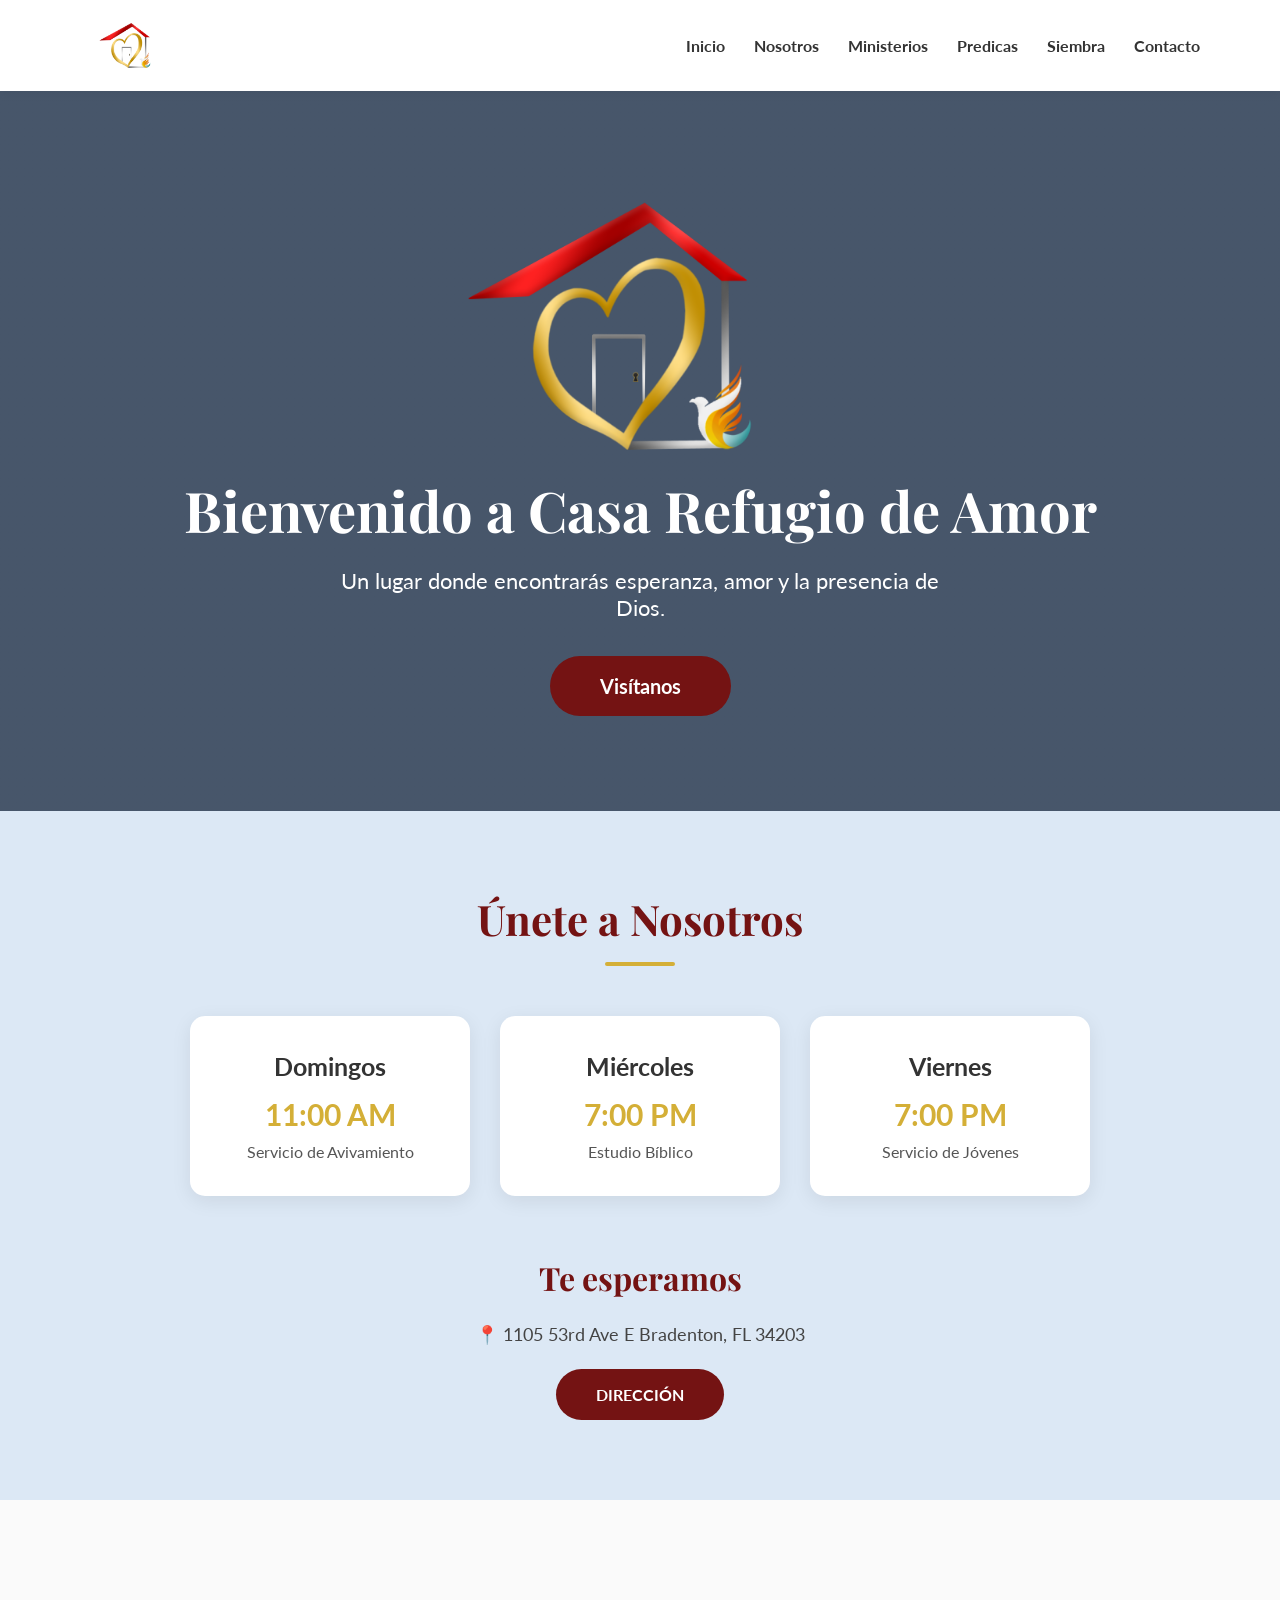
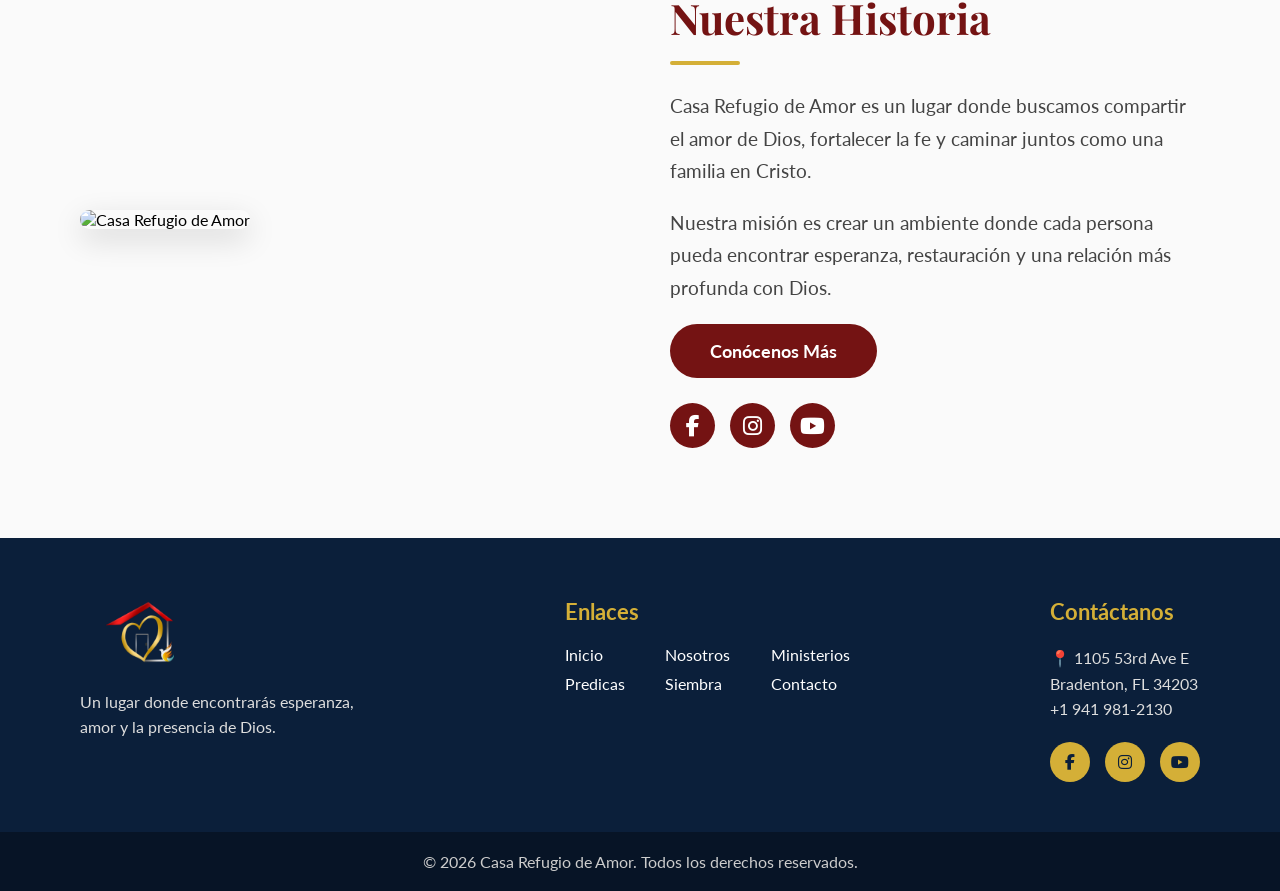
==== index.html @ c57809f6 "Initial church website" ====
<!DOCTYPE html>
<html lang="es">

<head>

<meta charset="UTF-8">
<meta name="viewport" content="width=device-width, initial-scale=1.0">

<title>Casa Refugio de Amor</title>

<link rel="preconnect" href="https://fonts.googleapis.com">
<link rel="preconnect" href="https://fonts.gstatic.com" crossorigin>

<link href="https://fonts.googleapis.com/css2?family=Lato:wght@300;400;700;900&family=Montserrat:wght@800;900&family=Playfair+Display:wght@400;600;700&display=swap" rel="stylesheet">
<link rel="stylesheet" href="style.css">

<link rel="stylesheet" href="https://cdnjs.cloudflare.com/ajax/libs/font-awesome/6.5.2/css/all.min.css">

</head>

<body>

    <header>
        <img src="logo.png" alt="Casa Refugio de Amor" class="logo">

        <nav>
            <a href="#">Inicio</a>
            <a href="nosotros.html">Nosotros</a>
            <a href="ministerios.html">Ministerios</a>
            <a href="predicas.html">Predicas</a>
            <a href="siembra.html">Siembra</a>
            <a href="contacto.html">Contacto</a>
        </nav>
    </header>

    <section class="hero">

        <img src="logo.png" class="hero-logo">

        <h1>Bienvenido a Casa Refugio de Amor</h1>

        <p>
            Un lugar donde encontrarás esperanza,
            amor y la presencia de Dios.
        </p>

        <a href="#services" class="hero-button">
            Visítanos
        </a>

</section>


<section class="services" id="services">

    <h2>Únete a Nosotros</h2>

    <div class="service-container">

        <div class="service-card">
            <h3>Domingos</h3>
            <p>11:00 AM</p>
            <span>Servicio de Avivamiento</span>
        </div>


        <div class="service-card">
            <h3>Miércoles</h3>
            <p>7:00 PM</p>
            <span>Estudio Bíblico</span>
        </div>


        <div class="service-card">
            <h3>Viernes</h3>
            <p>7:00 PM</p>
            <span>Servicio de Jóvenes</span>
        </div>

    </div>

    <div class="visit-info">

    <h3>Te esperamos</h3>

    </p>


    <p>
        📍 1105 53rd Ave E Bradenton, FL 34203
    </p>


    <a href="https://maps.app.goo.gl/UpbuN2FsgQ85dCtm9" class="visit-button" target="_blank">
        DIRECCIÓN
    </a>

</div>

</section>

<section class="about">

    <div class="about-image">
        <img src="church-about.jpg" alt="Casa Refugio de Amor">
    </div>


    <div class="about-content">

    <h2>Nuestra Historia</h2>

    <p>
        Casa Refugio de Amor es un lugar donde buscamos
        compartir el amor de Dios, fortalecer la fe y
        caminar juntos como una familia en Cristo.
    </p>

    <p>
        Nuestra misión es crear un ambiente donde cada persona
        pueda encontrar esperanza, restauración y una relación
        más profunda con Dios.
    </p>

    <a href="nosotros.html" class="about-button">
        Conócenos Más
    </a>

    <div class="social-links">

    <a href="https://www.facebook.com/casarefugiodeamorinc" target="_blank">
        <i class="fab fa-facebook-f"></i>
    </a>

    <a href="https://www.instagram.com/casarefugiodeamor/" target="_blank">
        <i class="fab fa-instagram"></i>
    </a>

    <a href="https://www.youtube.com/@casarefugiodeamorinc" target="_blank">
        <i class="fab fa-youtube"></i>
    </a>

</div>

</div>

</section>

<footer>

    <div class="footer-container">


        <div class="footer-logo">

            <img src="logo.png" alt="Casa Refugio de Amor">

            <p>
                Un lugar donde encontrarás esperanza,
                amor y la presencia de Dios.
            </p>

        </div>



       <div class="footer-links">

    <h3>Enlaces</h3>


    <div class="footer-link-grid">

        <a href="index.html">Inicio</a>
        <a href="nosotros.html">Nosotros</a>
        <a href="ministerios.html">Ministerios</a>
        <a href="predicas.html">Predicas</a>
        <a href="siembra.html">Siembra</a>
        <a href="contacto.html">Contacto</a>

    </div>

</div>



        <div class="footer-contact">

            <h3>Contáctanos</h3>

            <p>
                📍 1105 53rd Ave E<br>
                Bradenton, FL 34203
            </p>

            <p>
                +1 941 981-2130
            </p>


            <div class="footer-social">

                <a href="https://www.facebook.com/casarefugiodeamorinc" target="_blank">
                    <i class="fab fa-facebook-f"></i>
                </a>


                <a href="https://www.instagram.com/casarefugiodeamor/" target="_blank">
                    <i class="fab fa-instagram"></i>
                </a>


                <a href="https://www.youtube.com/@casarefugiodeamorinc" target="_blank">
                    <i class="fab fa-youtube"></i>
                </a>

            </div>

        </div>


    </div>



    <div class="footer-bottom">

        <p>
            © 2026 Casa Refugio de Amor. Todos los derechos reservados.
        </p>

    </div>


</footer>

<script src="https://unpkg.com/scrollreveal"></script>

<script>
ScrollReveal().reveal(
    '.services, .about, .ministry, .pastors, .predicas, .contact-section, .siembra-content, .payment-section, footer',
    {
        distance: '50px',
        duration: 800,
        easing: 'ease-out',
        origin: 'bottom',
        interval: 100,
        reset: false
    }
);
</script>

</body>
</html>
---- style.css ----
:root{
    --blue:#0b1f3a;
    --light-blue:#dce8f5;
    --red:#741313;
    --gold:#d4af37;
    --text:#444;
}
html{
    scroll-behavior:smooth;
}

*{
    margin:0;
    padding:0;
    box-sizing:border-box;
}

body{
    font-family:'Lato', Arial, sans-serif;
    background:#fafafa;
}

header{
    display:flex;
    justify-content:space-between;
    align-items:center;
    padding:20px 80px;
    background:white;
    box-shadow:0 2px 10px rgba(0,0,0,.08);
}

.logo{
    width:90px;
}


.hero{
    height:80vh;
    display:flex;
    flex-direction:column;
    justify-content:center;
    align-items:center;
    text-align:center;

    background:
    linear-gradient(
        rgba(11,31,58,0.75),
        rgba(11,31,58,0.75)
    ),
    url("church.jpg");

    background-size:cover;
    background-position:center;

    color:white;
}

.hero-logo{
    width:500px;
    margin-bottom:5px;
    transform:translateX(-30px);
}

.hero-button{
    padding:18px 50px;
    font-size:20px;
    border-radius:50px;
    background:var(--red);
    color:white;
    text-decoration:none;
    font-weight:bold;
    transition:.3s;
}


.hero-button:hover{
    background:#ae1b1b;
    transform:translateY(-3px);
}

.hero p{
    font-size:22px;
    width:650px;
    max-width:90%;
    margin-bottom:35px;
}


button{
    padding:16px 40px;
    font-size:18px;
    border:none;
    border-radius:40px;
    cursor:pointer;
    background:white;
    color:#c62828;
    font-weight:bold;
    transition:.3s;
}


button:hover{
    background:#f5f5f5;
    transform:translateY(-3px);
}
nav a{
    text-decoration:none;
    color:#333;
    margin-left:25px;
    font-weight:bold;
    transition:.3s;
}


nav a:hover{
    color:var(--red);
}
.hero h1{
    font-family:'Playfair Display', serif;
    font-size:clamp(36px,5vw,56px);
    margin-bottom:20px;
}/* SERVICES SECTION */


.services{
    padding:80px 20px;
    text-align:center;
    background:#dce8f5;
}

.services h2{
    font-family:'Playfair Display', serif;
    font-size:42px;
    font-weight:700;
    color:var(--red);
    margin-bottom:50px;
}

.services h2::after{
    content:"";
    display:block;
    width:70px;
    height:4px;
    background:#d4af37;
    margin:15px auto 0;
    border-radius:10px;
}



.service-container{
    display:flex;
    justify-content:center;
    gap:30px;
    flex-wrap:wrap;
}



.service-card{
    width:280px;
    padding:35px;
    border-radius:15px;
    background:white;
    box-shadow:0 5px 20px rgba(0,0,0,.08);
    transition:.3s;
}


.service-card:hover{
    transform:translateY(-8px);
}


.service-card h3{
    font-size:25px;
    margin-bottom:15px;
    color:#333;
}



.service-card p{
    font-size:30px;
    font-weight:bold;
    color:#d4af37;
    margin-bottom:10px;
}



.service-card span{
    color:#555;
}
/* ABOUT SECTION */


.about{
    padding:90px 80px;
    display:flex;
    align-items:center;
    gap:60px;
    background:#fafafa;
}



.about-image{
    flex:1;
}


.about-image img{
    width:90%;
    max-height:450px;
    object-fit:cover;
    border-radius:20px;
    box-shadow:0 10px 30px rgba(0,0,0,.15);
}



.about-content{
    flex:1;
}



.about-content h2{
    font-family:'Playfair Display', serif;
    font-size:42px;
    font-weight:700;
    color:var(--red);
    margin-bottom:25px;
}



.about-content h2::after{
    content:"";
    display:block;
    width:70px;
    height:4px;
    background:#d4af37;
    margin-top:15px;
    border-radius:10px;
}



.about-content p{
    font-size:19px;
    line-height:1.7;
    color:#444;
    margin-bottom:20px;
}



.about-content button{
    background:var(--red);
    color:white;
}


.about-content button:hover{
    background:#7d1515;
}

.about-button{
    display:inline-block;
    padding:16px 40px;
    font-size:18px;
    border-radius:40px;
    background:var(--red);
    color:white;
    text-decoration:none;
    font-weight:bold;
    transition:.3s;
}


.about-button:hover{
    background:#ae1b1b;
    transform:translateY(-3px);
}

/* MINISTERIOS HERO */

.page-hero{
    height:55vh;
    display:flex;
    flex-direction:column;
    justify-content:center;
    align-items:center;
    text-align:center;

    background:
    linear-gradient(
        rgba(11,31,58,.72),
        rgba(11,31,58,.72)
    ),
    url("ministerios-hero.jpg");

    background-size:cover;
    background-position:center;

    color:white;
}

.nosotros-hero{
    background:
    linear-gradient(
        rgba(11,31,58,.72),
        rgba(11,31,58,.72)
    ),
    url("nosotros-hero.jpg");

    background-size:cover;
    background-position:center bottom;
}


.page-hero h1{
    font-family:'Playfair Display', serif;
    font-size:60px;
    margin-bottom:20px;
}


.page-hero p{
    font-size:22px;
    width:700px;
    max-width:90%;
}



.ministry{

    display:flex;

    align-items:center;

    gap:70px;

    padding:90px 100px;

}



.ministry-image{

    flex:1;

}


.ministry-image img{

    width:100%;

    border-radius:20px;

    box-shadow:0 15px 35px rgba(0,0,0,.15);

}



.ministry-text{

    flex:1;

}



.ministry-text h2{

    font-family:'Playfair Display', serif;

    font-size:44px;

    color:var(--red);

    margin-bottom:20px;

}



.ministry-text p{

    font-size:20px;

    line-height:1.8;

    color:var(--text);

}



.reverse{

    flex-direction:row-reverse;

}
.ministry-title{
    display:flex;
    align-items:center;
    gap:15px;
}


.ministry-title img{
    width:60px;
    height:60px;
    border-radius:50%;
    object-fit:cover;
}


.ministry-title h2{
    margin:0;
}

/* =========================
   NOSOTROS PAGE
========================= */

.about-section{
    padding:90px 100px;
    background:#fafafa;
}


.about-section .about-content{
    max-width:1000px;
    margin:auto;
    flex:none;
}


.about-section .about-content h2{
    font-family:'Playfair Display', serif;
    font-size:42px;
    font-weight:700;
    color:var(--red);
    margin-bottom:25px;
}


.about-section .about-content h2::after{
    content:"";
    display:block;
    width:70px;
    height:4px;
    background:var(--gold);
    margin-top:15px;
    border-radius:10px;
}


.about-section .about-content p{
    font-size:19px;
    line-height:1.8;
    color:var(--text);
    margin-bottom:20px;
}


.mission{
    background:var(--light-blue);
}

/* =========================
   PASTORS SECTION
========================= */

.pastors{
    padding:90px 50px;
    text-align:center;
    background:#fafafa;
}


.pastors h2{
    font-family:'Playfair Display', serif;
    font-size:42px;
    font-weight:700;
    color:var(--red);
    margin-bottom:50px;
}


.pastors h2::after{
    content:"";
    display:block;
    width:70px;
    height:4px;
    background:var(--gold);
    margin:15px auto 0;
    border-radius:10px;
}


.pastor-container{
    display:flex;
    justify-content:center;
    gap:40px;
    flex-wrap:wrap;
}


.pastor-card{
    width:320px;
    padding:35px;
    background:white;
    border-radius:20px;
    box-shadow:0 10px 25px rgba(0,0,0,.08);
    transition:.3s;
}



.pastor-card:hover{
    transform:translateY(-8px);
}


.pastor-card img{
    width:170px;
    height:170px;
    object-fit:cover;
    border-radius:50%;
    margin-bottom:25px;
    object-position:center 30%;
}


.pastor-card h3{
    font-family:'Montserrat', sans-serif;
    font-size:25px;
    font-weight:800;
    color:var(--red);
    margin-bottom:5px;
    letter-spacing:1px;
}


.pastor-card p{
    font-size:17px;
    line-height:1.7;
    color:var(--text);

}
.pastor-card h4{
    font-family:'Playfair Display', serif;
    font-size:26px;
    font-weight:600;
    color:#333;
    letter-spacing:1px;
    margin-top:8px;
}

.visit-info{
    margin-top:60px;
    max-width:700px;
    margin-left:auto;
    margin-right:auto;
}


.visit-info h3{
    font-family:'Playfair Display', serif;
    font-size:32px;
    color:var(--red);
    margin-bottom:15px;
}


.visit-info p{
    font-size:18px;
    line-height:1.7;
    color:var(--text);
    margin-bottom:20px;
}


.visit-button{
    display:inline-block;
    padding:16px 40px;
    background:var(--red);
    color:white;
    text-decoration:none;
    border-radius:40px;
    font-weight:bold;
    transition:.3s;
}


.visit-button:hover{
    background:#ae1b1b;
    transform:translateY(-3px);
}

/* SOCIAL LINKS */

.social-links{
    margin-top:25px;
    display:flex;
    gap:15px;
}


.social-links a{
    width:45px;
    height:45px;
    display:flex;
    justify-content:center;
    align-items:center;
    border-radius:50%;
    background:var(--red);
    color:white;
    text-decoration:none;
    font-size:22px;
    transition:.3s;
}


.social-links a:hover{
    background:var(--gold);
    transform:translateY(-3px);
}

/* =========================
   PREDICAS PAGE
========================= */


.predicas{
    padding:90px 80px;
    background:#fafafa;
    text-align:center;
}


.predicas h2{
    font-family:'Playfair Display', serif;
    font-size:42px;
    color:var(--red);
    margin-bottom:50px;
}


.predica-container{
    display:flex;
    justify-content:center;
    gap:40px;
    flex-wrap:wrap;
}


.predica-card{
    width:320px;
    background:white;
    border-radius:20px;
    overflow:hidden;
    box-shadow:0 10px 25px rgba(0,0,0,.08);
    transition:.3s;
}


.predica-card:hover{
    transform:translateY(-8px);
}


.predica-card img{
    width:100%;
    height:200px;
    object-fit:cover;
}


.predica-card h3{
    font-family:'Playfair Display', serif;
    font-size:25px;
    color:var(--red);
    margin:25px 20px 10px;
}


.predica-card p{
    font-size:17px;
    color:var(--text);
    line-height:1.7;
    padding:0 20px 30px;
}
.predicas-hero{
    position:relative;
    height:55vh;
    display:flex;
    flex-direction:column;
    justify-content:center;
    align-items:center;
    text-align:center;
    color:white;
    overflow:hidden;
}


.predicas-hero::before{
    content:"";
    position:absolute;
    inset:-20px;

    background:
    linear-gradient(
        rgba(11,31,58,.72),
        rgba(11,31,58,.72)
    ),
    url("predicas-hero.jpg");

    background-size:cover;
    background-position:center;

    filter:blur(5px);
    z-index:0;
}


.predicas-hero h1,
.predicas-hero p{
    position:relative;
    z-index:1;
}

.predica-button{
    display:inline-flex;
    align-items:center;
    justify-content:center;
    gap:10px;

    margin:20px 0 30px;
    padding:14px 30px;

    background:var(--red);
    color:white;
    text-decoration:none;
    border-radius:40px;

    font-weight:bold;
    font-size:16px;

    transition:.3s;
}


.predica-button:hover{
    background:#ae1b1b;
    transform:translateY(-3px);
}


.predica-button i{
    font-size:20px;
}
/* =========================
   CONTACTO PAGE
========================= */

.contact-section{

    display:flex;
    justify-content:center;
    align-items:flex-start;

    gap:30px;

    padding:70px 50px;

    background:#fafafa;

    flex-wrap:wrap;

}



.contact-info{

    flex:0 1 400px;

    background:white;

    padding:35px;

    border-radius:20px;

    box-shadow:0 10px 30px rgba(0,0,0,.08);

}



.contact-info h2{

    font-family:'Playfair Display', serif;

    font-size:42px;

    color:var(--red);

    margin-bottom:30px;

}



.contact-info h2::after{

    content:"";

    display:block;

    width:70px;

    height:4px;

    background:var(--gold);

    margin-top:15px;

    border-radius:10px;

}



.contact-info p{

    font-size:19px;

    line-height:1.8;

    color:var(--text);

    margin-bottom:25px;

}



.contact-info strong{

    color:var(--red);

}



.contact-info a{

    text-decoration:none;

    color:var(--text);

    transition:.3s;

}



.contact-info a:hover{

    color:var(--red);

}



/* SOCIAL BUTTONS */

.contact-social{

    display:flex;

    gap:20px;

    margin-top:35px;

}



.contact-social a{

    width:50px;

    height:50px;

    display:flex;

    align-items:center;

    justify-content:center;

    border-radius:50%;

    background:var(--red);

    color:white;

    font-size:24px;

    transition:.3s;

}



.contact-social a:hover{

    background:var(--gold);

    transform:translateY(-5px);

}



/* MAP */

.contact-map{

    flex:1;

    min-width:500px;

}



.contact-map iframe{

    width:100%;

    height:500px;

    border:none;

    border-radius:20px;

    box-shadow:0 15px 35px rgba(0,0,0,.15);

}

.contacto-hero{
    background:
    linear-gradient(
        rgba(11,31,58,.72),
        rgba(11,31,58,.72)
    ),
    url("contacto-hero.jpg");

    background-size:cover;
    background-position:center;
}

/* =========================
   PRAYER SECTION
========================= */

.prayer-section{

    text-align:center;

    padding:80px 20px;

    background:var(--light-blue);

}



.prayer-section h2{

    font-family:'Playfair Display', serif;

    font-size:42px;

    color:var(--red);

    margin-bottom:20px;

}



.prayer-section h2::after{

    content:"";

    display:block;

    width:70px;

    height:4px;

    background:var(--gold);

    margin:15px auto 0;

    border-radius:10px;

}



.prayer-section p{

    max-width:700px;

    margin:0 auto 35px;

    font-size:20px;

    line-height:1.7;

    color:var(--text);

}



.prayer-button{

    display:inline-block;

    padding:16px 40px;

    background:var(--red);

    color:white;

    text-decoration:none;

    border-radius:40px;

    font-weight:bold;

    transition:.3s;

}



.prayer-button:hover{

    background:#ae1b1b;

    transform:translateY(-3px);

}

.right-contact{

    flex:0 1 500px;

}



.prayer-box{

    margin-top:25px;

    background:var(--light-blue);

    padding:30px;

    border-radius:20px;

    text-align:center;

}



.prayer-box h2{

    font-family:'Playfair Display', serif;

    color:var(--red);

    font-size:28px;

    margin-bottom:10px;

}



.prayer-box p{

    font-size:17px;

    margin-bottom:20px;

}






.service-name{
    color:var(--gold);
    font-weight:bold;
    display:inline-block;
    margin-top:-15px;
}

/* =========================
   SIEMBRA PAGE
========================= */


.siembra-hero{

    background:
    linear-gradient(
        rgba(11,31,58,.72),
        rgba(11,31,58,.72)
    ),
    url("siembra-hero.jpg");

    background-size:cover;
    background-position:center;

}


/* Main message */

.siembra-content{

    padding:90px 80px;

    text-align:center;

}


.siembra-content h2{

    font-family:'Playfair Display', serif;

    font-size:42px;

    color:var(--red);

    margin-bottom:25px;

}



.siembra-content h2::after{

    content:"";

    display:block;

    width:70px;

    height:4px;

    background:var(--gold);

    margin:15px auto 0;

    border-radius:10px;

}



.siembra-content p{

    max-width:850px;

    margin:0 auto 35px;

    font-size:20px;

    line-height:1.8;

    color:var(--text);

}



/* Bible verse box */

.verse{

    max-width:700px;

    margin:40px auto 0;

    padding:35px;

    background:var(--light-blue);

    border-left:5px solid var(--gold);

    border-radius:15px;

}



.verse p{

    font-family:'Playfair Display', serif;

    font-size:24px;

    font-style:italic;

    margin-bottom:15px;

}



.verse strong{

    color:var(--red);

    font-size:18px;

}



/* Giving section */

.siembra-options{

    background:#fafafa;

    padding:80px 20px;

    text-align:center;

}



.siembra-options h2{

    font-family:'Playfair Display', serif;

    font-size:42px;

    color:var(--red);

    margin-bottom:50px;

}



.siembra-card{

    background:white;

    width:350px;

    margin:auto;

    padding:45px 35px;

    border-radius:20px;

    box-shadow:0 10px 30px rgba(0,0,0,.1);

    transition:.3s;

}



.siembra-card:hover{

    transform:translateY(-8px);

}



.siembra-card i{

    font-size:55px;

    color:var(--gold);

    margin-bottom:20px;

}



.siembra-card h3{

    font-size:28px;

    margin-bottom:15px;

    color:#333;

}



.siembra-card p{

    font-size:18px;

    line-height:1.6;

    color:var(--text);

    margin-bottom:30px;

}

/* =========================
   PAYMENT METHODS
========================= */


.payment-section{

    padding:80px 20px;

    background:var(--light-blue);

    text-align:center;

}



.payment-section h2{

    font-family:'Playfair Display', serif;

    font-size:42px;

    color:var(--red);

    margin-bottom:20px;

}



.payment-description{

    font-size:20px;

    margin-bottom:50px;

    color:var(--text);

}



.payment-container{

    display:flex;

    justify-content:center;

    gap:30px;

    flex-wrap:wrap;

}



.payment-card{

    width:250px;

    background:white;

    padding:35px;

    border-radius:20px;

    box-shadow:0 10px 25px rgba(0,0,0,.08);

    transition:.3s;
    
    text-decoration:none;
    
    color:inherit;
    
    cursor:pointer;

}



.payment-card:hover{

    transform:translateY(-8px);

}



.payment-card i{

    font-size:45px;

    color:var(--gold);

    margin-bottom:20px;

}



.payment-card h3{

    font-size:26px;

    margin-bottom:15px;

    color:#333;

}



.payment-card p{

    color:var(--text);

    font-size:18px;

}



.payment-card a{

    display:inline-block;

    margin-top:10px;

    color:var(--red);

    font-weight:bold;

    text-decoration:none;

}

.payment-card strong,
.payment-card p{
    overflow-wrap: break-word;
    word-break: break-word;
}

.payment-card strong{
    display:block;
    margin-top:10px;
    color:var(--gold);
    font-size:16px;
}

.payment-handle{

    display:block;

    color:var(--gold);

    font-size:16px;

    white-space:nowrap;



}


.payment-email{

    display:block;

    color:var(--gold);

    font-size:14px;

    overflow-wrap:normal;

}

/* =========================
   FOOTER
========================= */


footer{

    background:#0b1f3a;

    color:white;

    padding-top:60px;

}



.footer-container{

    max-width:1200px;

    margin:auto;

    padding:0 40px;

    display:flex;

    justify-content:space-between;

    gap:50px;

    flex-wrap:wrap;

}



.footer-logo{

    max-width:300px;

}



.footer-logo img{

    width:120px;

    margin-bottom:20px;

}



.footer-logo p{

    line-height:1.6;

    color:#ddd;

}



footer h3{

    color:var(--gold);

    margin-bottom:20px;

    font-size:22px;

}



.footer-links{

    display:flex;

    flex-direction:column;

}



.footer-links a{

    color:white;

    text-decoration:none;

    display:inline-block;

    transition:.3s;

}



.footer-links a:hover{

    color:var(--gold);

}



.footer-contact p{

    line-height:1.6;

    color:#ddd;

}



.footer-social{

    display:flex;

    gap:15px;

    margin-top:20px;

}



.footer-social a{

    width:40px;

    height:40px;

    border-radius:50%;

    background:var(--gold);

    color:#0b1f3a;

    display:flex;

    align-items:center;

    justify-content:center;

    text-decoration:none;

    transition:.3s;

}



.footer-social a:hover{

    transform:translateY(-5px);

}



.footer-bottom{

    margin-top:50px;

    padding:20px;

    text-align:center;

    background:#071426;

}



.footer-bottom p{

    margin:0;

    color:#ccc;



}


.footer-links{

    width:300px;

}
.footer-link-grid{

    display:grid;

    grid-template-columns:repeat(3, auto);

    gap:10px 25px;

}

footer{
    text-align:left;
}


.footer-bottom{
    text-align:center;
}


.footer-social{
    justify-content:flex-start;
}
/* Extra space before footer on Siembra */

.payment-section{
    padding-bottom:120px;
}

/* GLOBAL PAGE TEXT CONSISTENCY */

.contact-info p,
.siembra-content p,
.about-section .about-content p,
.ministry-text p,
.about-content p{
    font-size:19px;
    line-height:1.7;
}



/* =========================
   MOBILE RESPONSIVE DESIGN
========================= */

@media (max-width:768px){


/* HEADER */

header{
    flex-direction:column;
    padding:20px;
    gap:20px;
}


.logo{
    width:80px;
}


nav{
    display:flex;
    flex-wrap:wrap;
    justify-content:center;
    align-items:center;
    flex-wrap:nowrap;
    gap:12px;
    width:100%;
}


nav a{
    margin:0;
    font-family:'Lato', Arial, sans-serif;
    font-size:13px;
    font-weight:700;
    white-space:nowrap;
    letter-spacing:-0.3px;
}



/* HERO */

.hero{
    height:70vh;
    padding:20px;
}


.hero-logo{
    width:300px;
    transform:none;
}


.hero h1{
    font-size:38px;
}


.hero p{
    width:auto;
    font-size:18px;
}



/* PAGE HEROES */

.page-hero{
    height:45vh;
    padding:20px;
}


.page-hero h1{
    font-size:42px;
}


.page-hero p{
    width:auto;
    font-size:18px;
}



/* ABOUT SECTIONS */

.about,
.ministry{
    flex-direction:column;
    padding:50px 25px;
    gap:35px;
}


.about-image img{
    width:100%;
}


.ministry-text h2{
    font-size:36px;
}



/* SERVICES */

.services{
    padding:50px 20px;
}


.services h2,
.about-content h2,
.predicas h2,
.contact-info h2,
.payment-section h2{
    font-size:34px;
}



/* PASTORS */

.pastors{
    padding:50px 20px;
}



/* PREDICAS */

.predicas{
    padding:50px 20px;
}


.predica-card{
    width:100%;
    max-width:350px;
}



/* CONTACT */

.contact-section{
    padding:40px 20px;
}


.contact-info{
    width:100%;
}


.contact-map{
    min-width:100%;
}


.contact-map iframe{
    height:350px;
}



/* SIEMBRA */

.siembra-content{
    padding:50px 25px;
}


.siembra-content h2{
    font-size:34px;
}


.payment-card{
    width:100%;
    max-width:330px;
}



/* FOOTER */

.footer-container{
    flex-direction:column;
    padding:0 25px;
    gap:35px;
}


.footer-links{
    width:auto;
}


.footer-link-grid{
    grid-template-columns:repeat(2, auto);
}

.about-section{
    padding:50px 25px;
}


.about-section .about-content{
    width:100%;
}


.about-section .about-content p{
    font-size:18px;
    line-height:1.7;
}


.payment-email{
    font-size:13px !important;
    white-space:nowrap;
    word-break:normal;
    overflow-wrap:normal;
}



}

.pastor-images{
    display:flex;
    justify-content:center;
    gap:20px;
    margin-bottom:25px;
}

.pastor-images img{
    width:170px;
    height:170px;
    object-fit:cover;
    border-radius:50%;
}

@media(max-width:768px){

    .pastor-images img{
        width:120px;
        height:120px;
    }

}
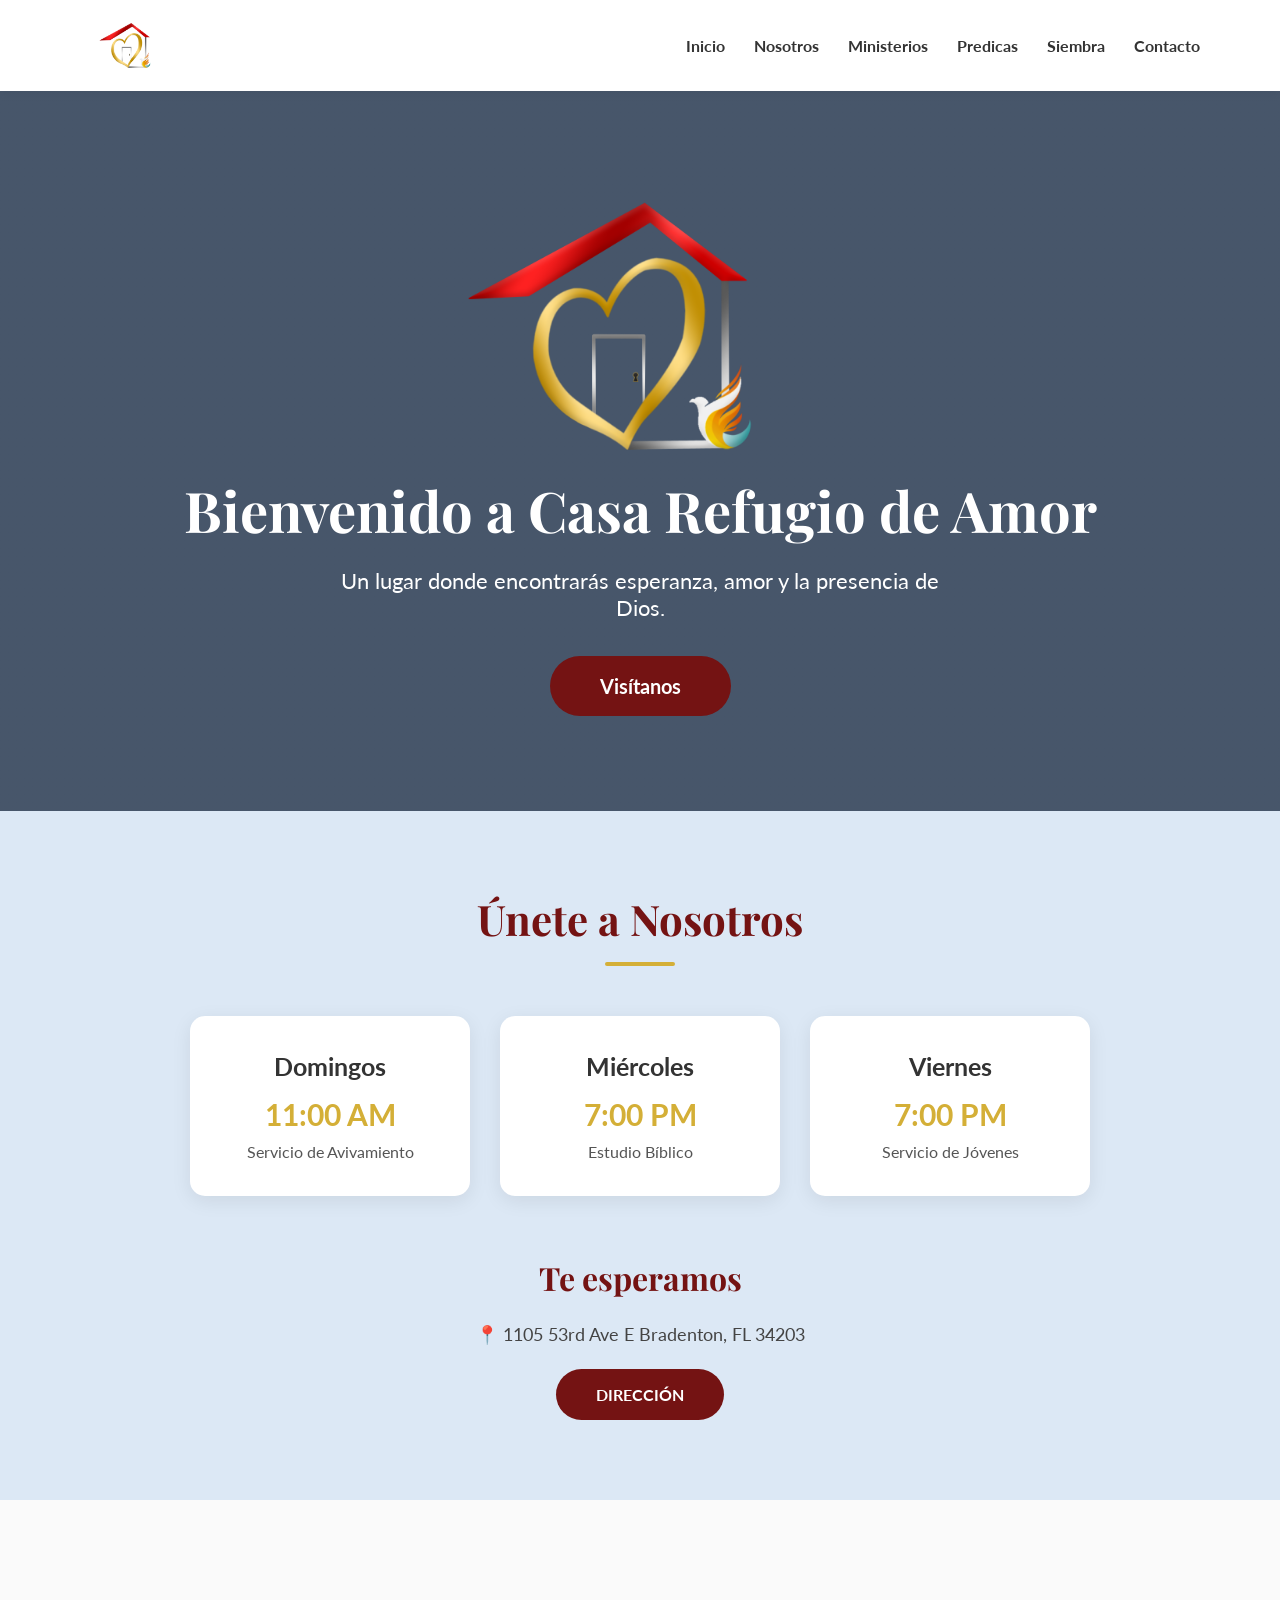
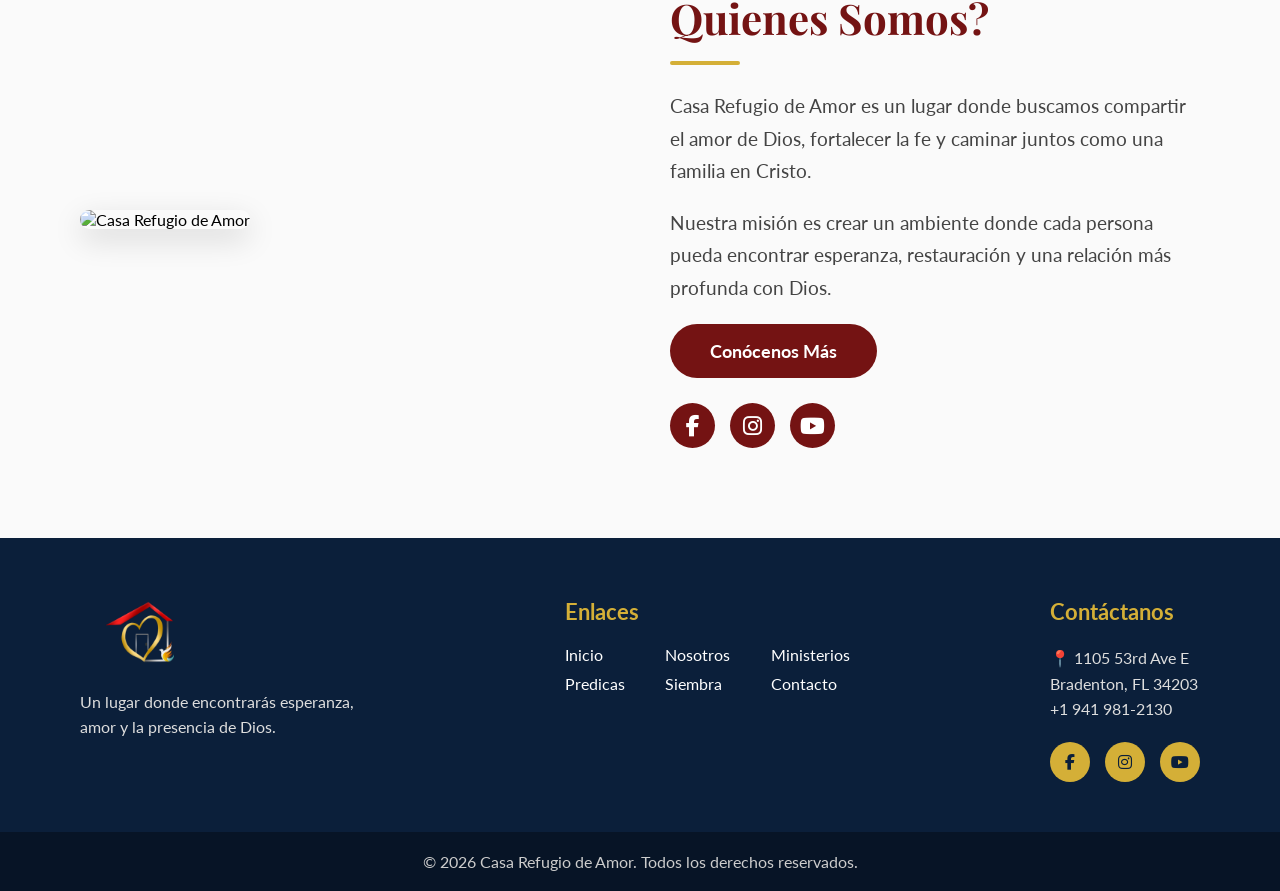
==== commit 3330b333: "Changed Nuestra Historia to Quienes Somos" ====
--- a/index.html
+++ b/index.html
@@ -108,7 +108,7 @@
 
     <div class="about-content">
 
-    <h2>Nuestra Historia</h2>
+    <h2>Quienes Somos?</h2>
 
     <p>
         Casa Refugio de Amor es un lugar donde buscamos
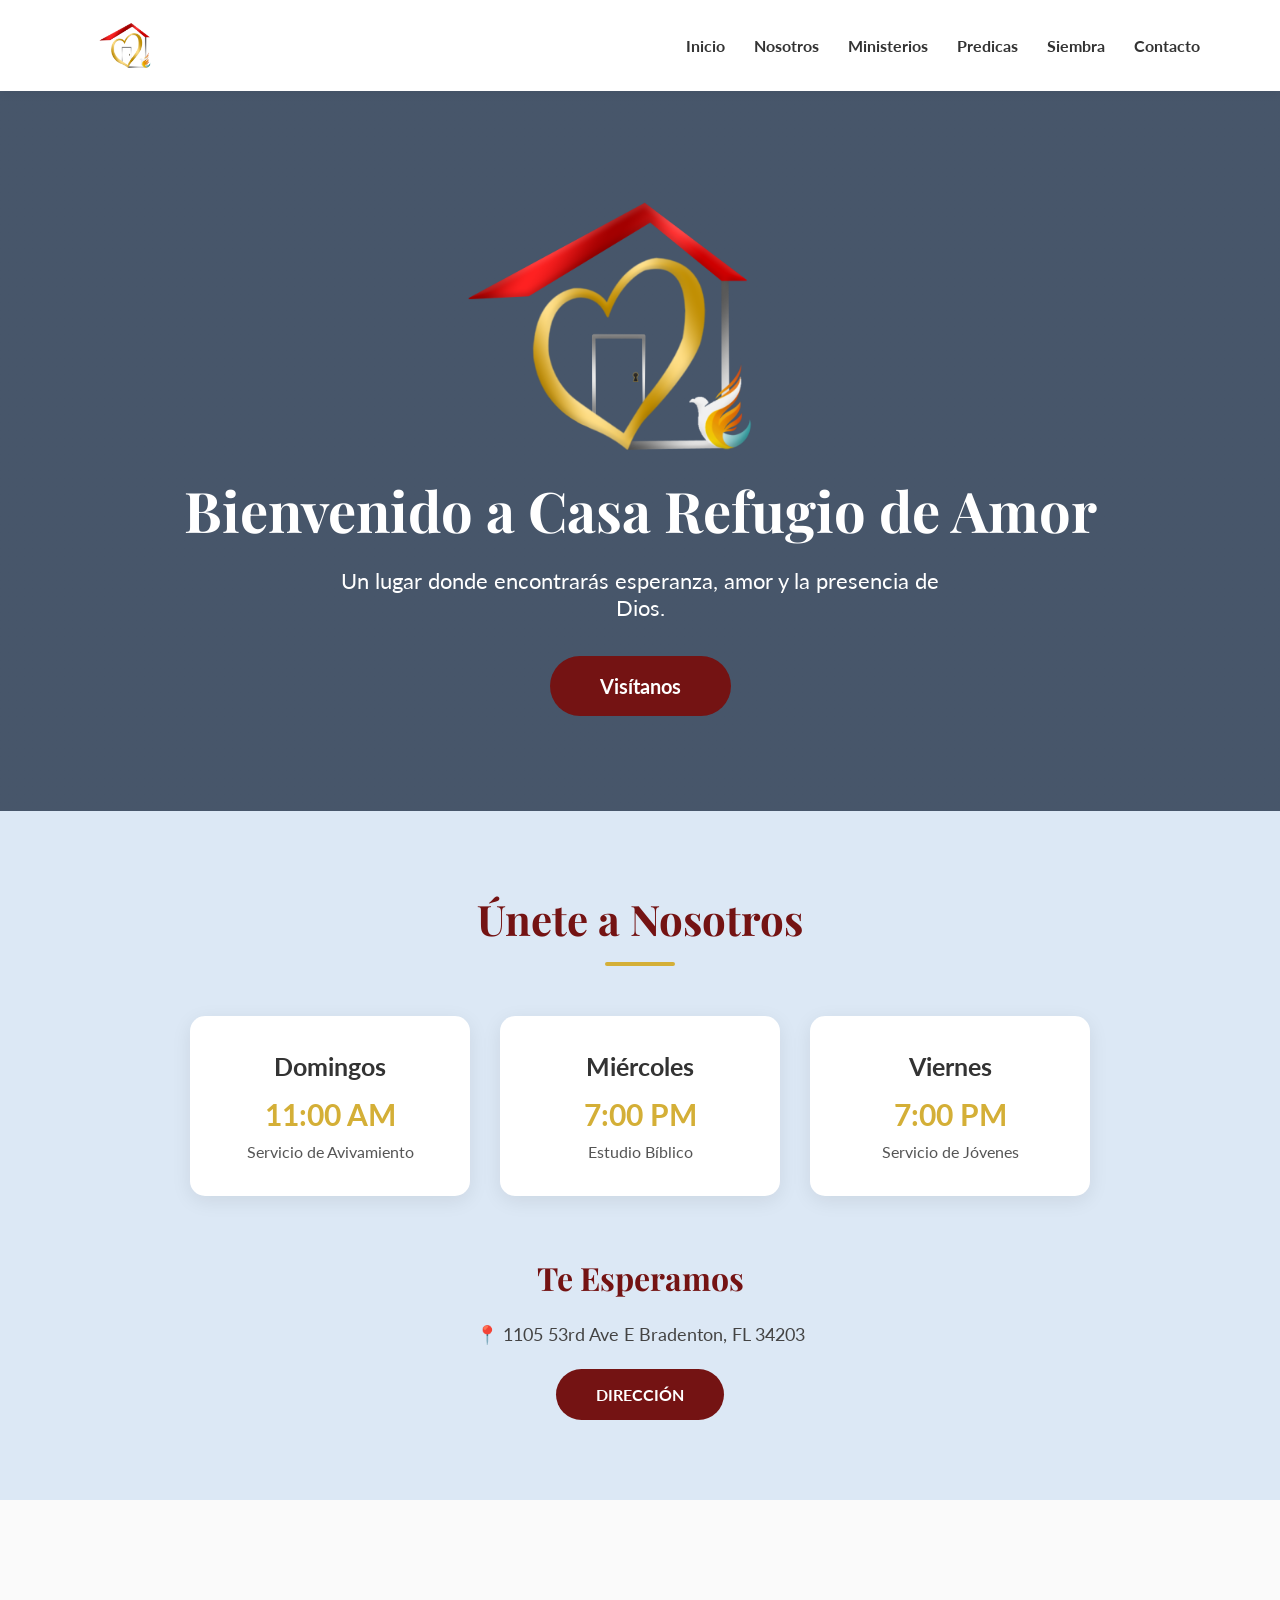
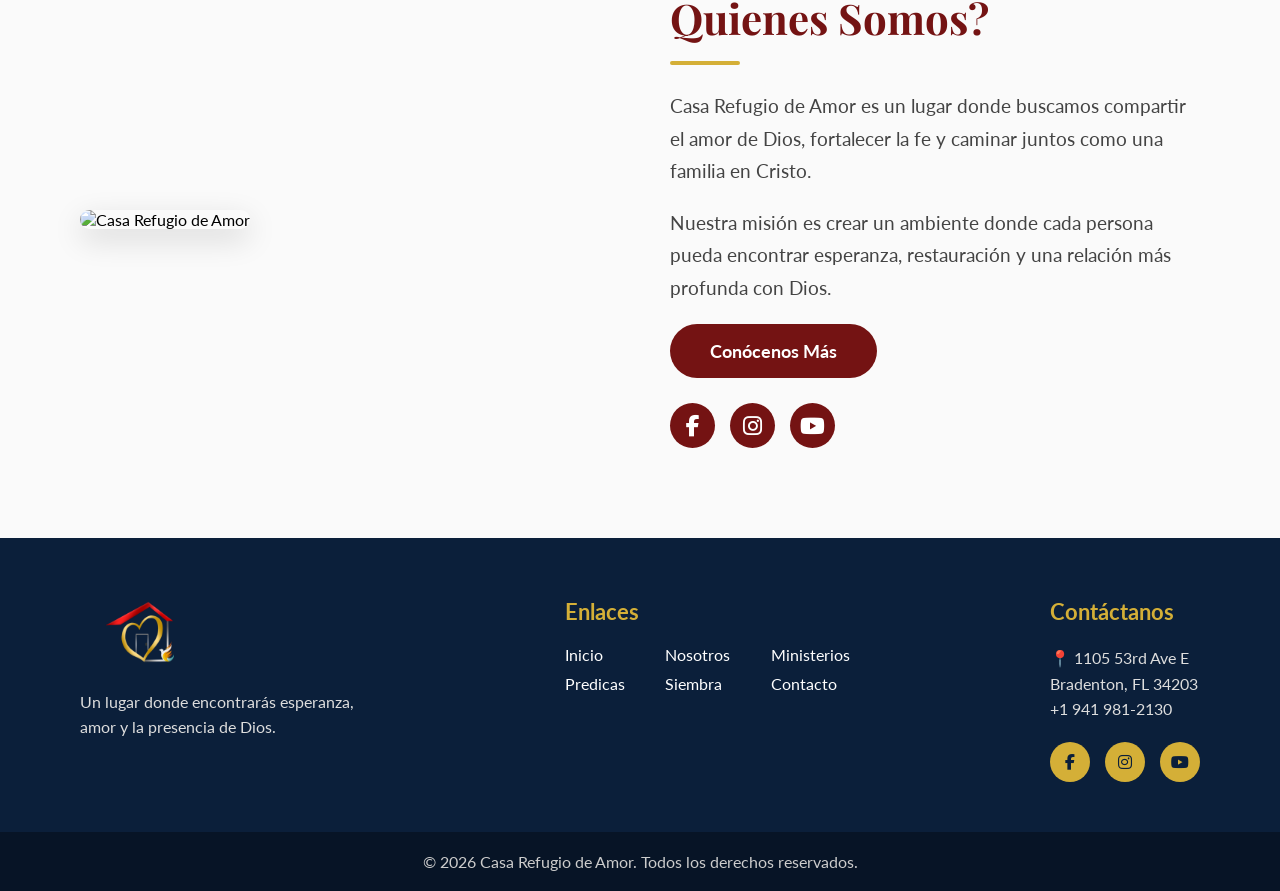
==== commit bfd4f22f: "Added final ministerios pictures." ====
--- a/index.html
+++ b/index.html
@@ -81,7 +81,7 @@
 
     <div class="visit-info">
 
-    <h3>Te esperamos</h3>
+    <h3>Te Esperamos</h3>
 
     </p>
 
--- a/style.css
+++ b/style.css
@@ -367,7 +367,100 @@
 
 }
 
-
+.damas-image{
+
+    flex:1;
+
+}
+
+
+.damas-image img{
+
+    width:80%;
+
+    border-radius:20px;
+
+    box-shadow:0 15px 35px rgba(0,0,0,.15);
+
+    transform: translateX(40px);
+
+}
+
+.caballeros-image{
+
+    flex:1;
+
+}
+
+
+.caballeros-image img{
+
+    width:80%;
+
+    border-radius:20px;
+
+    box-shadow:0 15px 35px rgba(0,0,0,.15);
+
+    transform: translateX(40px);
+
+}
+
+.intercesion-image{
+
+    flex:1;
+
+}
+
+
+.intercesion-image img{
+
+    width:80%;
+
+    border-radius:20px;
+
+    box-shadow:0 15px 35px rgba(0,0,0,.15);
+
+    transform: translateX(40px);
+
+}
+
+.cocina-image{
+
+    flex:1;
+
+}
+
+
+.cocina-image img{
+
+    width:80%;
+
+    border-radius:20px;
+
+    box-shadow:0 15px 35px rgba(0,0,0,.15);
+
+    transform: translateX(40px);
+
+}
+
+.mantenimiento-image{
+
+    flex:1;
+
+}
+
+
+.mantenimiento-image img{
+
+    width:80%;
+
+    border-radius:20px;
+
+    box-shadow:0 15px 35px rgba(0,0,0,.15);
+
+    transform: translateX(40px);
+
+}
 
 .ministry-text{
 
@@ -518,7 +611,7 @@
 .pastor-card{
     width:320px;
     padding:35px;
-    background:white;
+    background:rgb(223, 245, 255);
     border-radius:20px;
     box-shadow:0 10px 25px rgba(0,0,0,.08);
     transition:.3s;
@@ -643,7 +736,7 @@
 
 .predicas{
     padding:90px 80px;
-    background:#fafafa;
+    background:#f8e0d7;
     text-align:center;
 }
 
@@ -666,7 +759,7 @@
 
 .predica-card{
     width:320px;
-    background:white;
+    background:rgb(255, 255, 255);
     border-radius:20px;
     overflow:hidden;
     box-shadow:0 10px 25px rgba(0,0,0,.08);
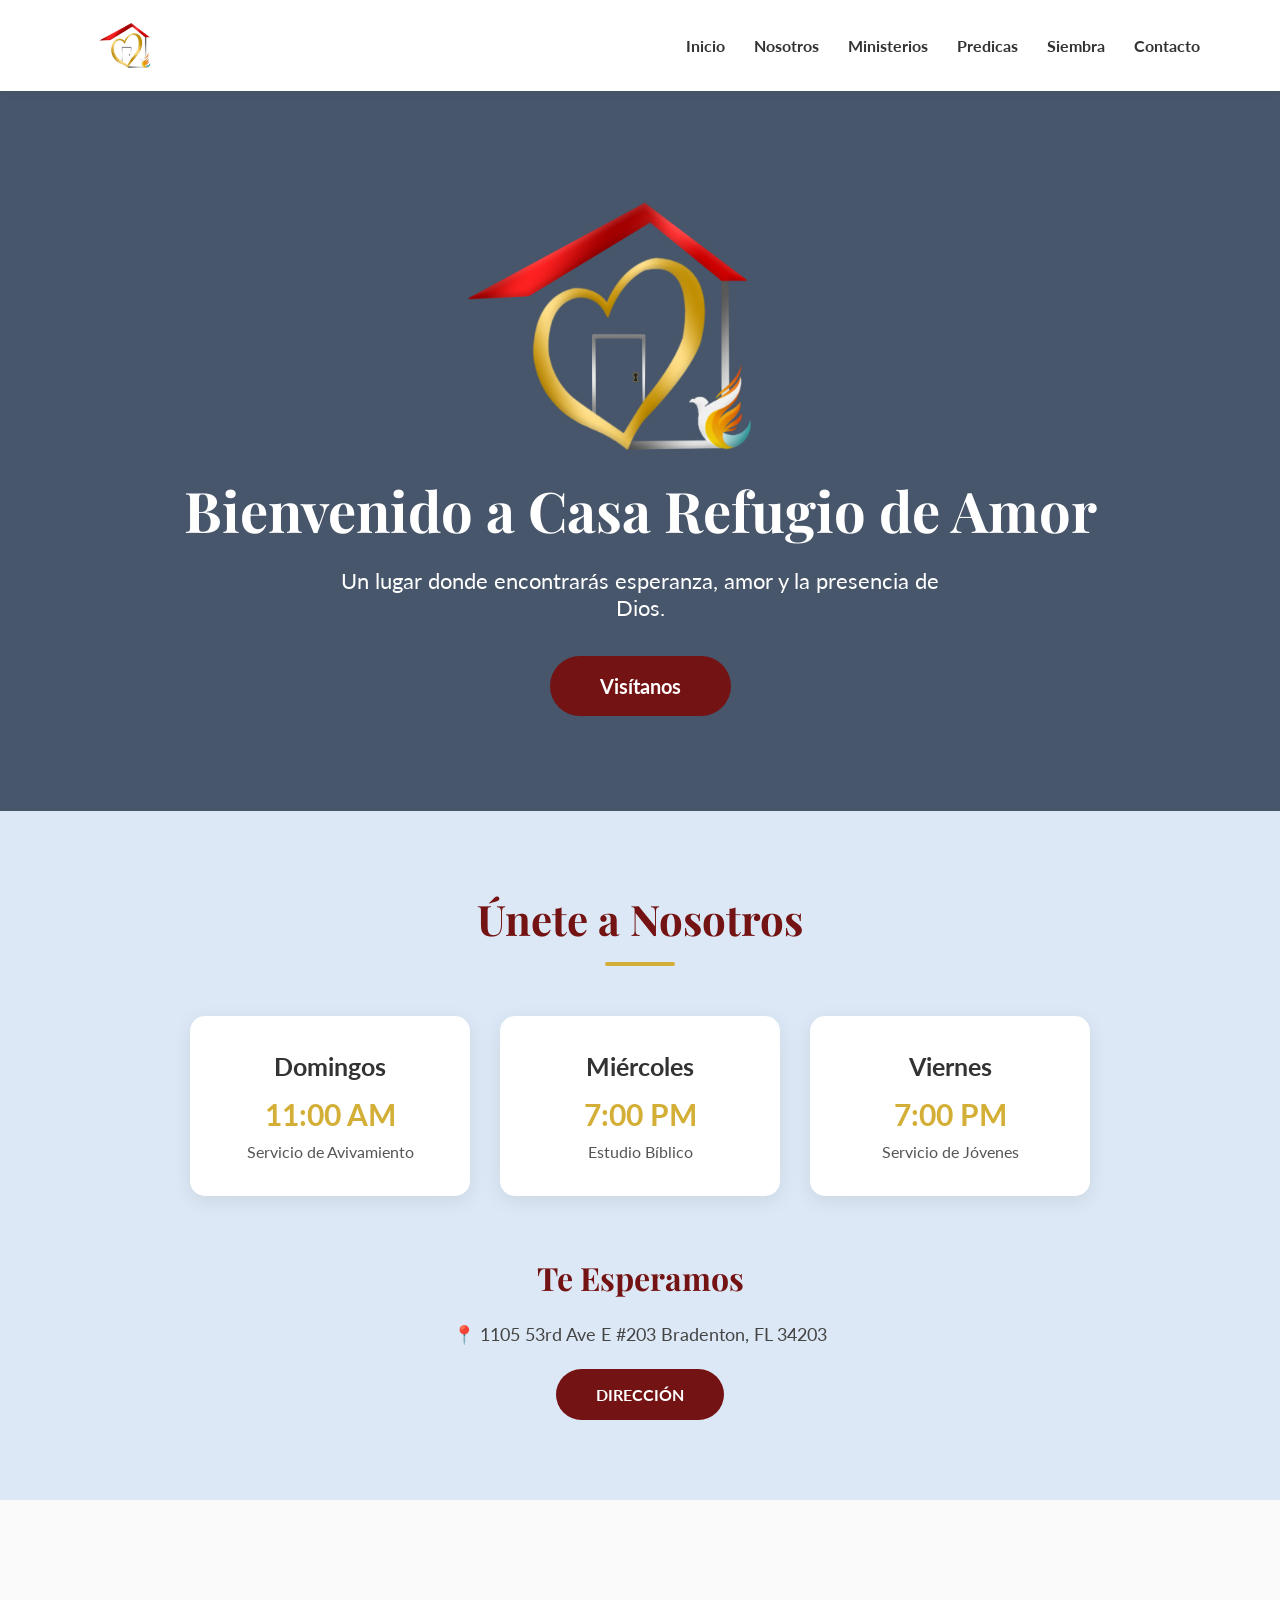
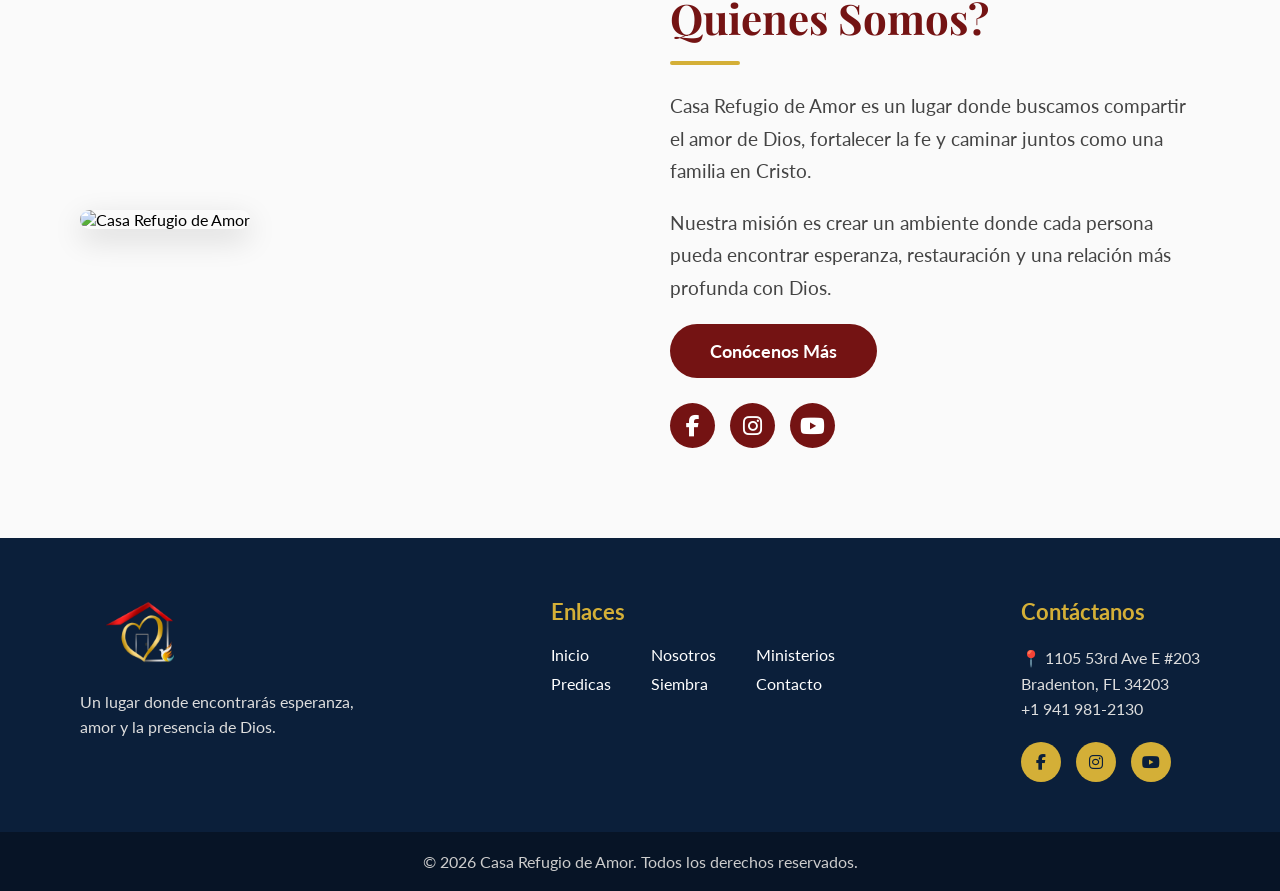
==== commit cbc9147b: "Changed addresses, and some spelling corrections." ====
--- a/index.html
+++ b/index.html
@@ -87,11 +87,11 @@
 
 
     <p>
-        📍 1105 53rd Ave E Bradenton, FL 34203
-    </p>
-
-
-    <a href="https://maps.app.goo.gl/UpbuN2FsgQ85dCtm9" class="visit-button" target="_blank">
+        📍 1105 53rd Ave E #203 Bradenton, FL 34203
+    </p>
+
+
+    <a href="https://maps.app.goo.gl/RN5K7NuiQg44K44J8" class="visit-button" target="_blank">
         DIRECCIÓN
     </a>
 
@@ -189,7 +189,7 @@
             <h3>Contáctanos</h3>
 
             <p>
-                📍 1105 53rd Ave E<br>
+                📍 1105 53rd Ave E #203<br>
                 Bradenton, FL 34203
             </p>
 
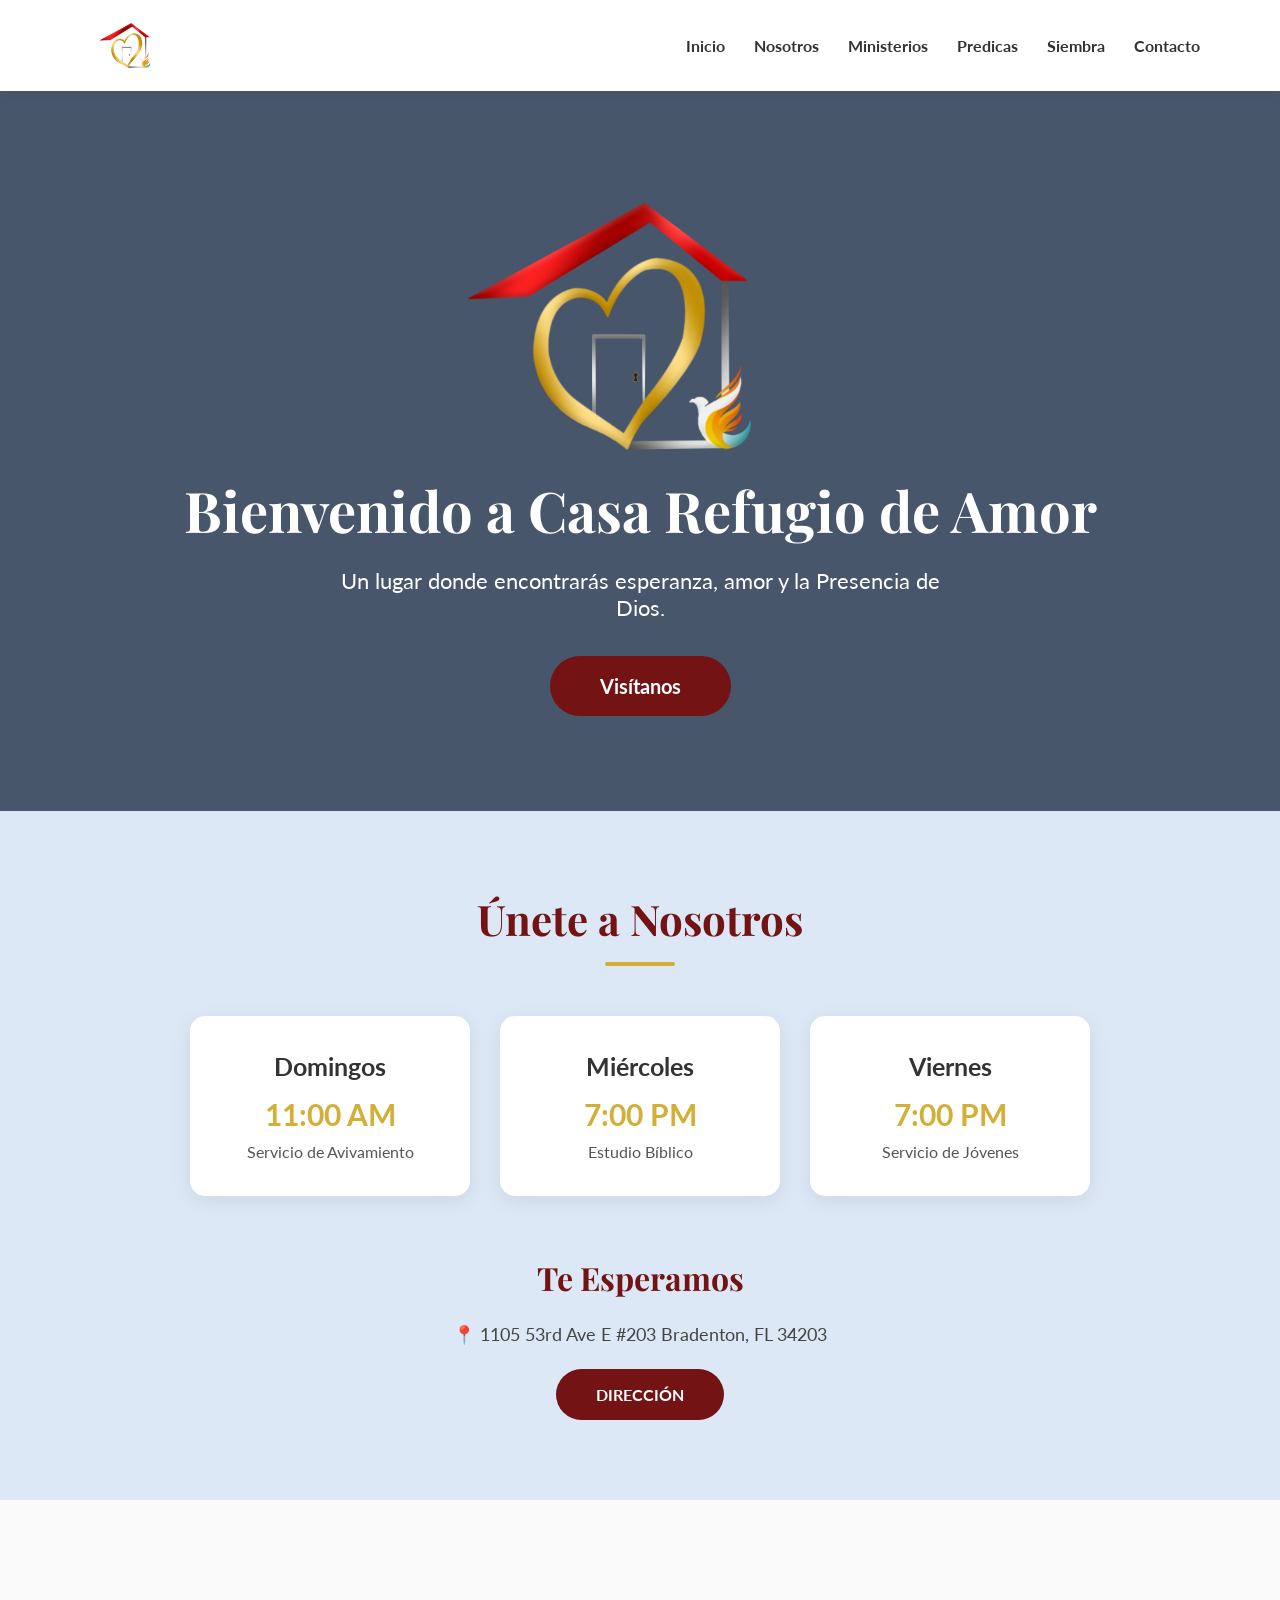
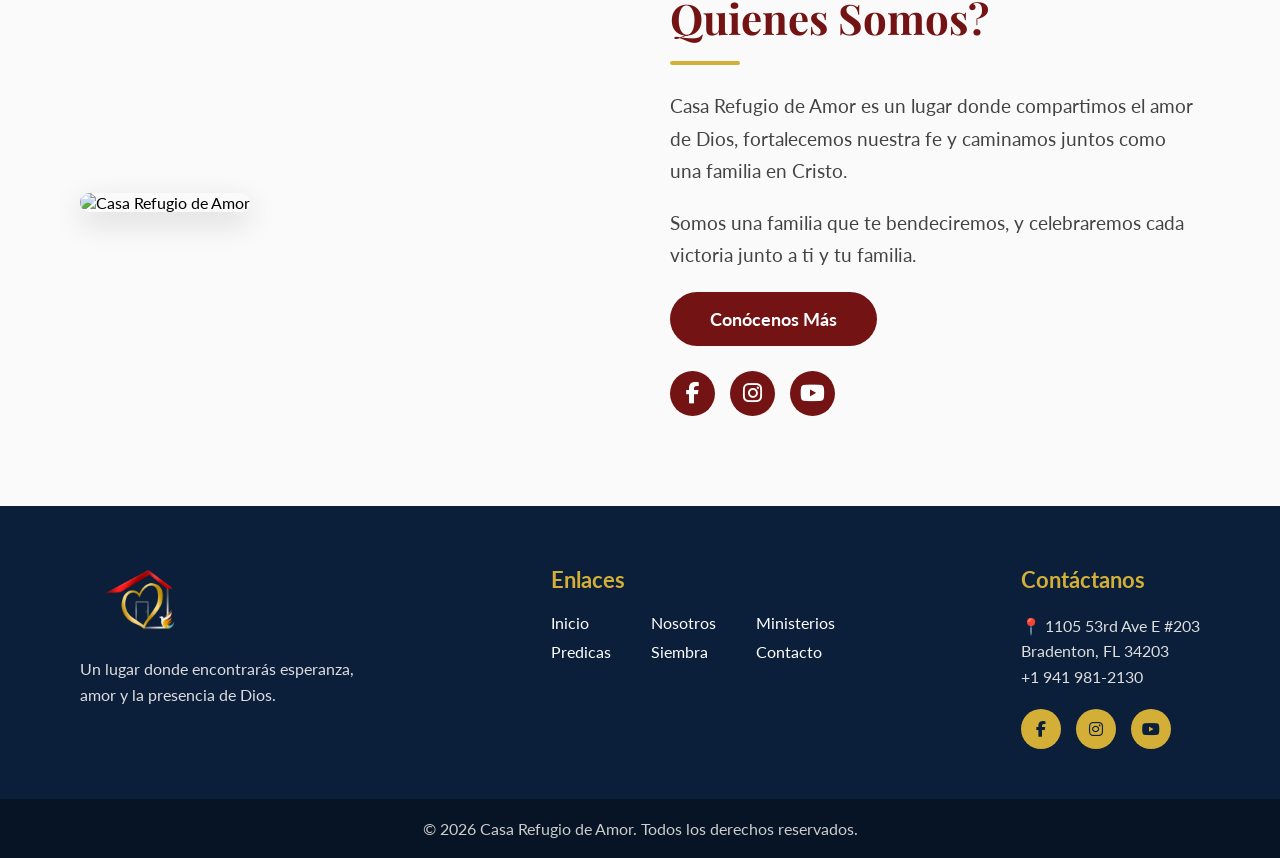
==== commit 2b5873a6: "Finished final touches." ====
--- a/index.html
+++ b/index.html
@@ -41,7 +41,7 @@
 
         <p>
             Un lugar donde encontrarás esperanza,
-            amor y la presencia de Dios.
+            amor y la Presencia de Dios.
         </p>
 
         <a href="#services" class="hero-button">
@@ -111,15 +111,14 @@
     <h2>Quienes Somos?</h2>
 
     <p>
-        Casa Refugio de Amor es un lugar donde buscamos
-        compartir el amor de Dios, fortalecer la fe y
-        caminar juntos como una familia en Cristo.
+        Casa Refugio de Amor es un lugar donde
+        compartimos el amor de Dios, fortalecemos nuestra fe y
+        caminamos juntos como una familia en Cristo.
     </p>
 
     <p>
-        Nuestra misión es crear un ambiente donde cada persona
-        pueda encontrar esperanza, restauración y una relación
-        más profunda con Dios.
+        Somos una familia que te bendeciremos,
+        y celebraremos cada victoria junto a ti y tu familia.
     </p>
 
     <a href="nosotros.html" class="about-button">
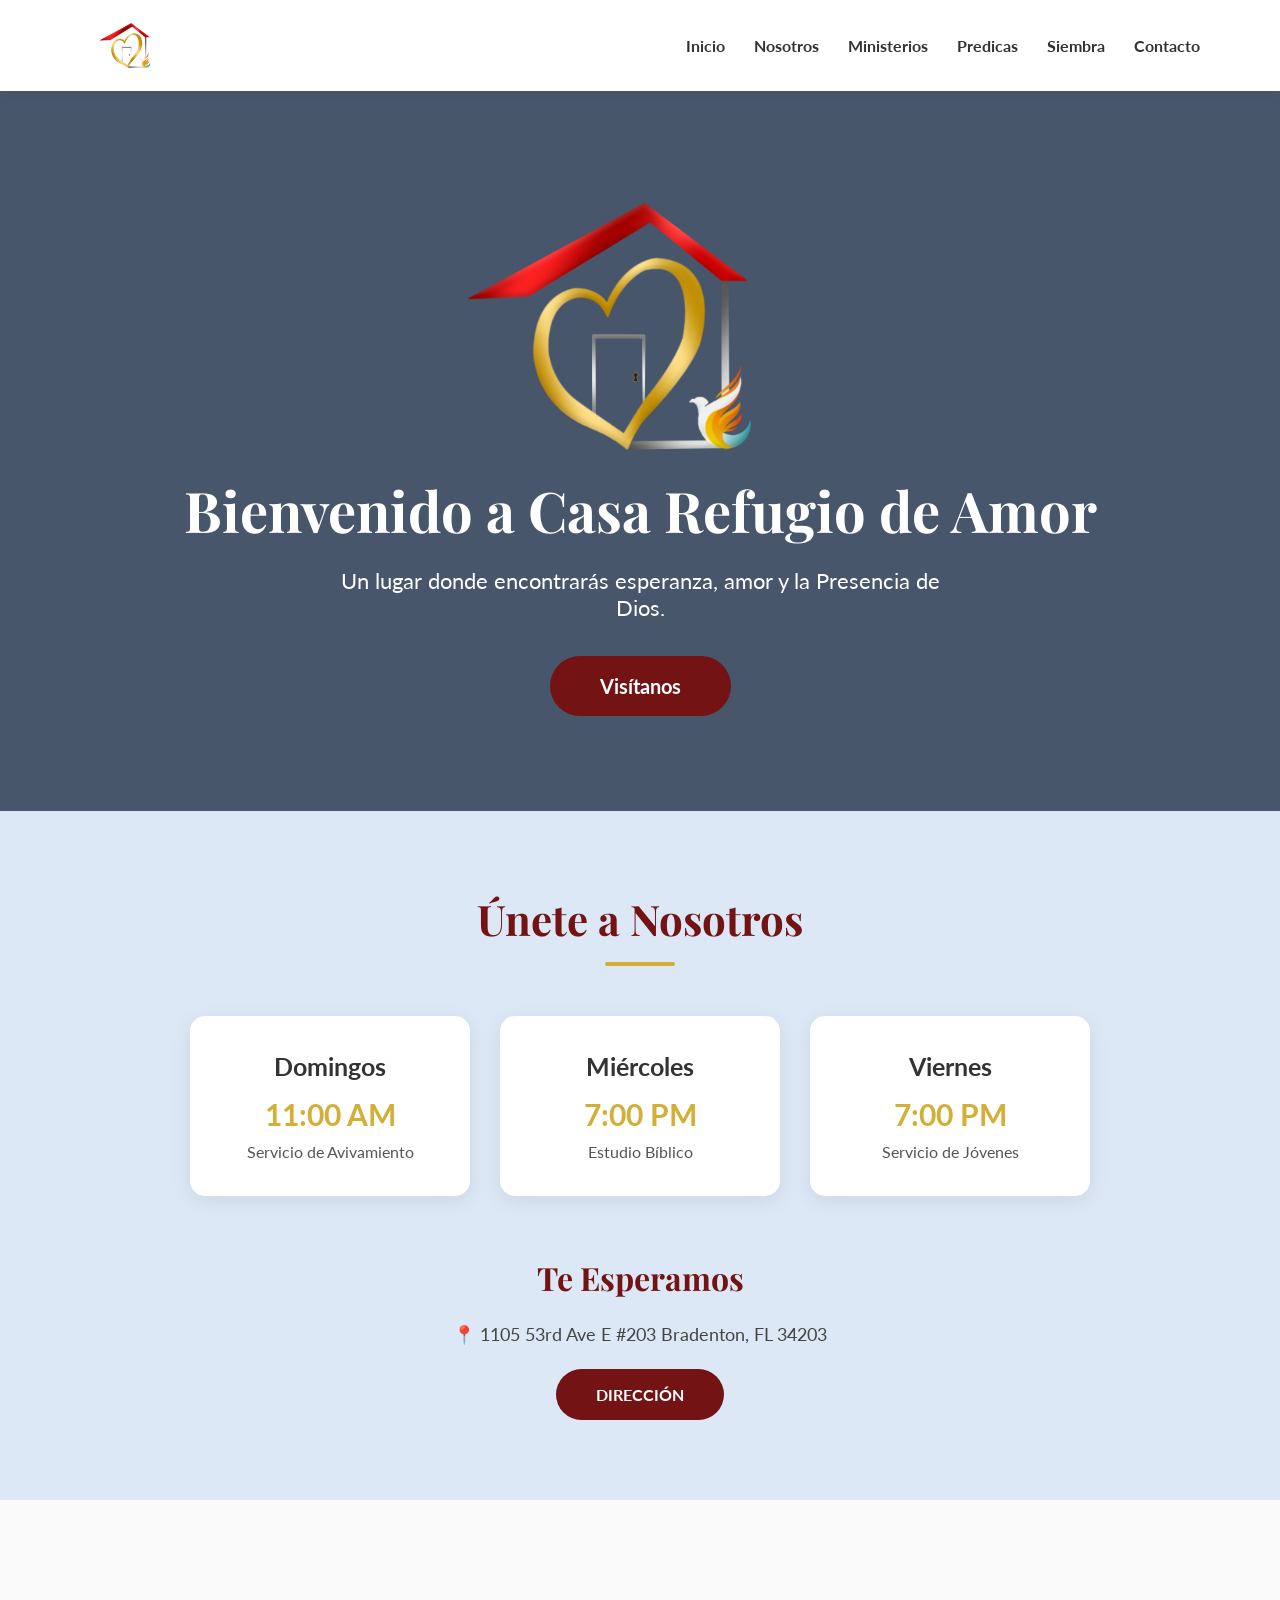
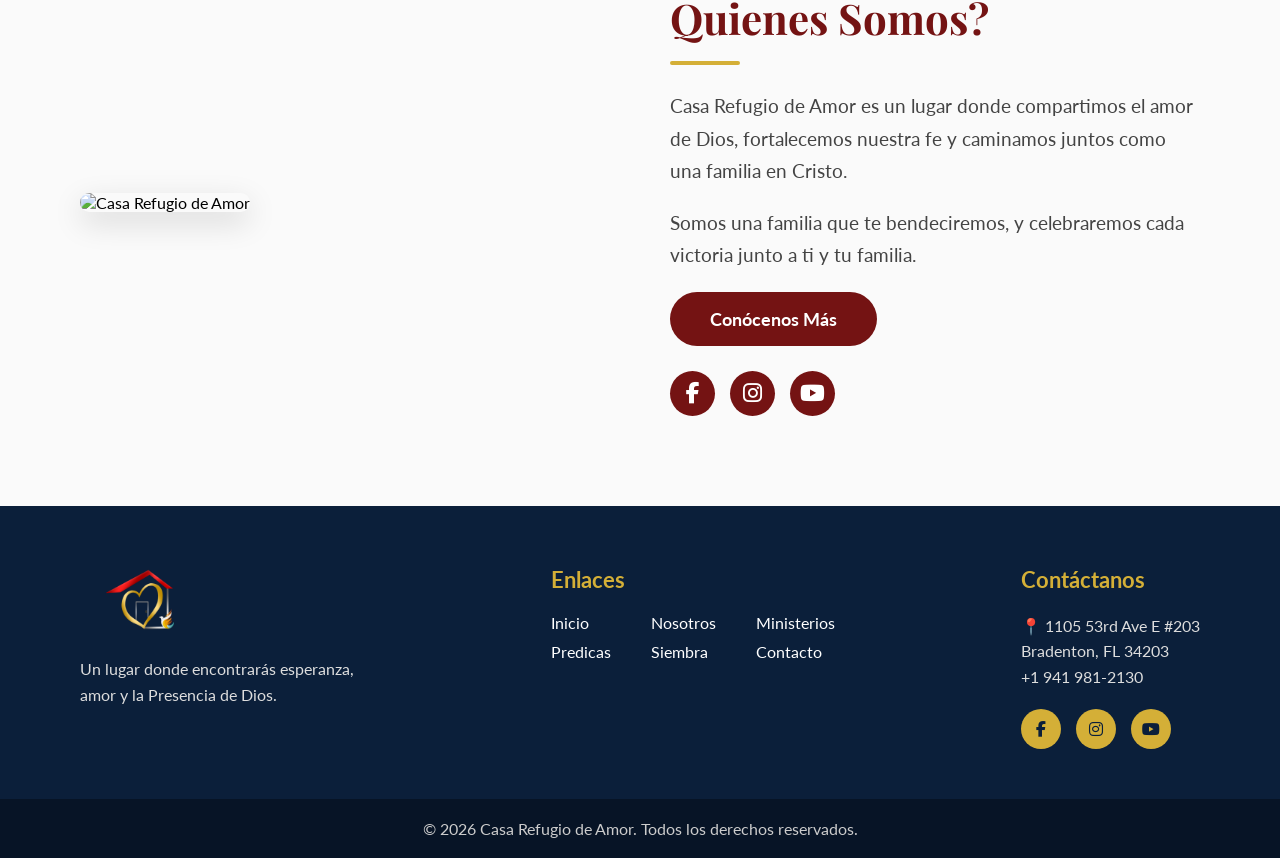
==== commit ccf8acae: "Changed footer spelling." ====
--- a/index.html
+++ b/index.html
@@ -156,7 +156,7 @@
 
             <p>
                 Un lugar donde encontrarás esperanza,
-                amor y la presencia de Dios.
+                amor y la Presencia de Dios.
             </p>
 
         </div>
